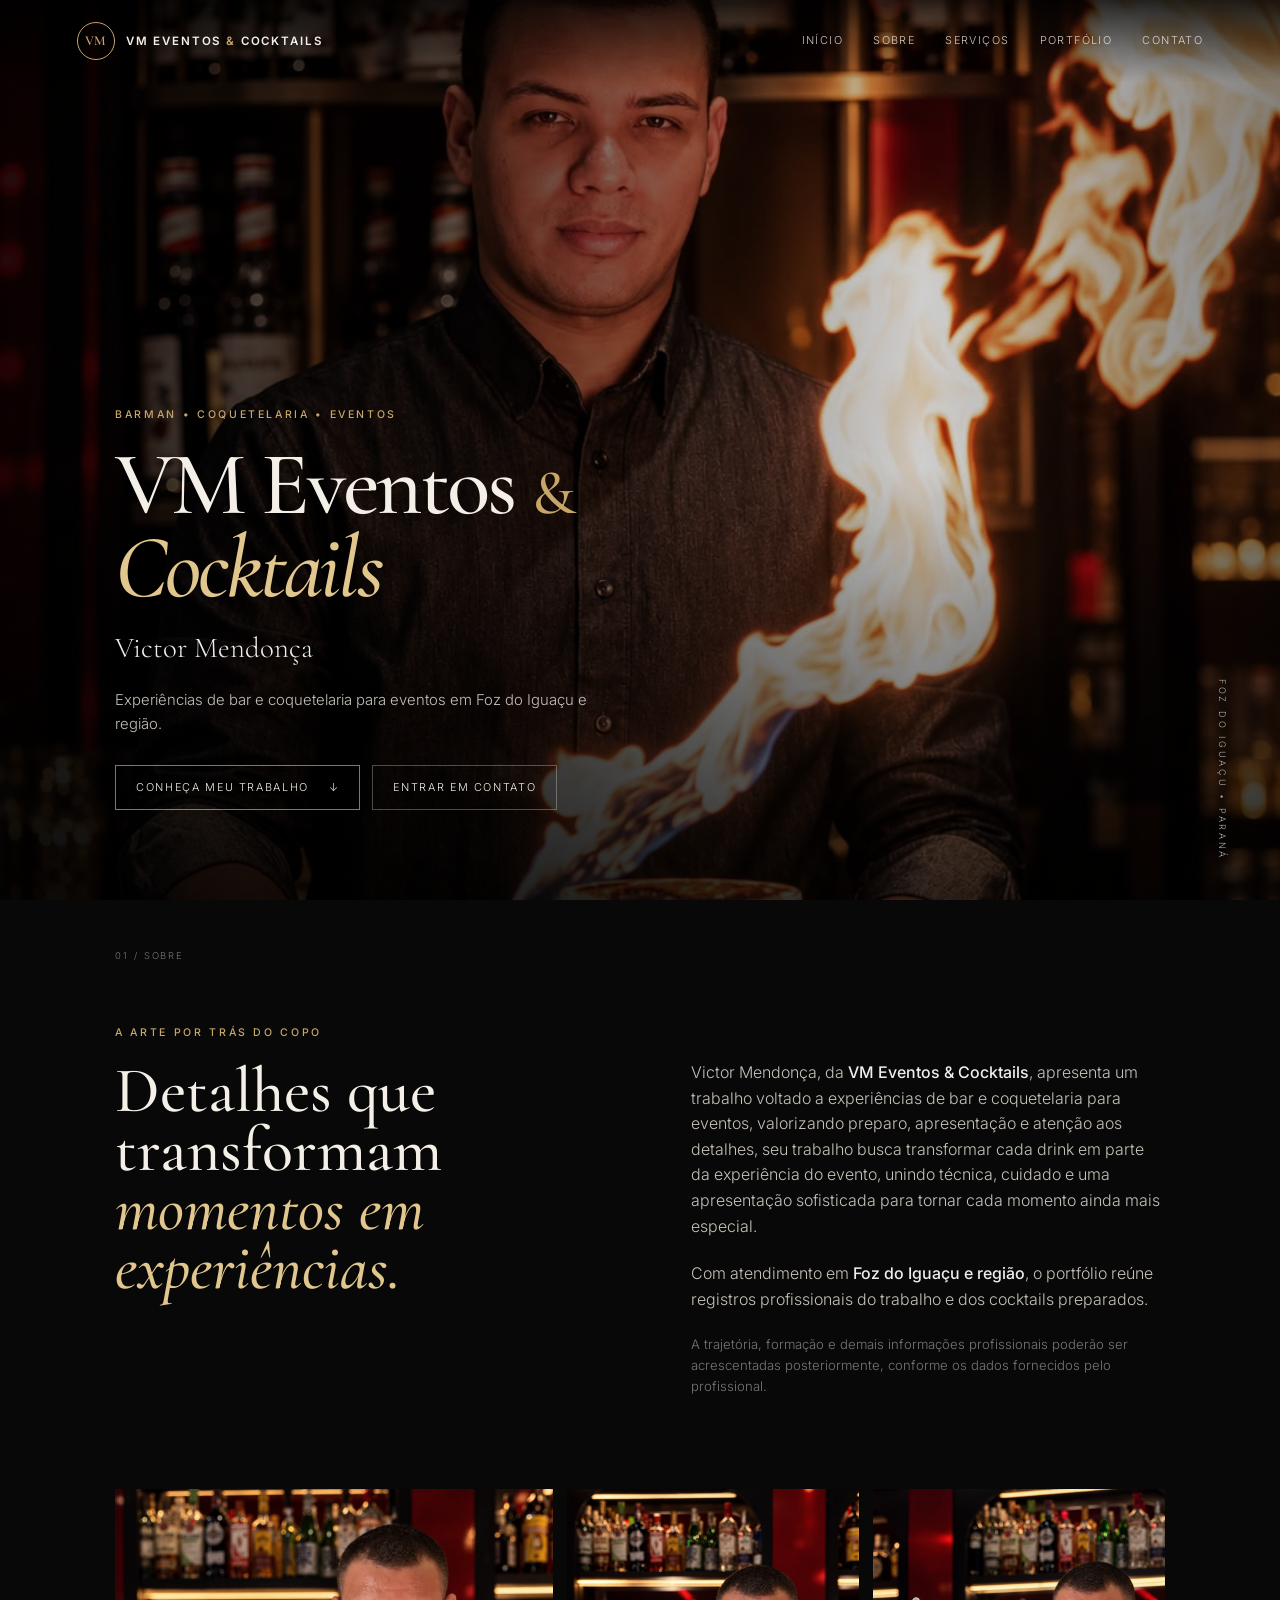
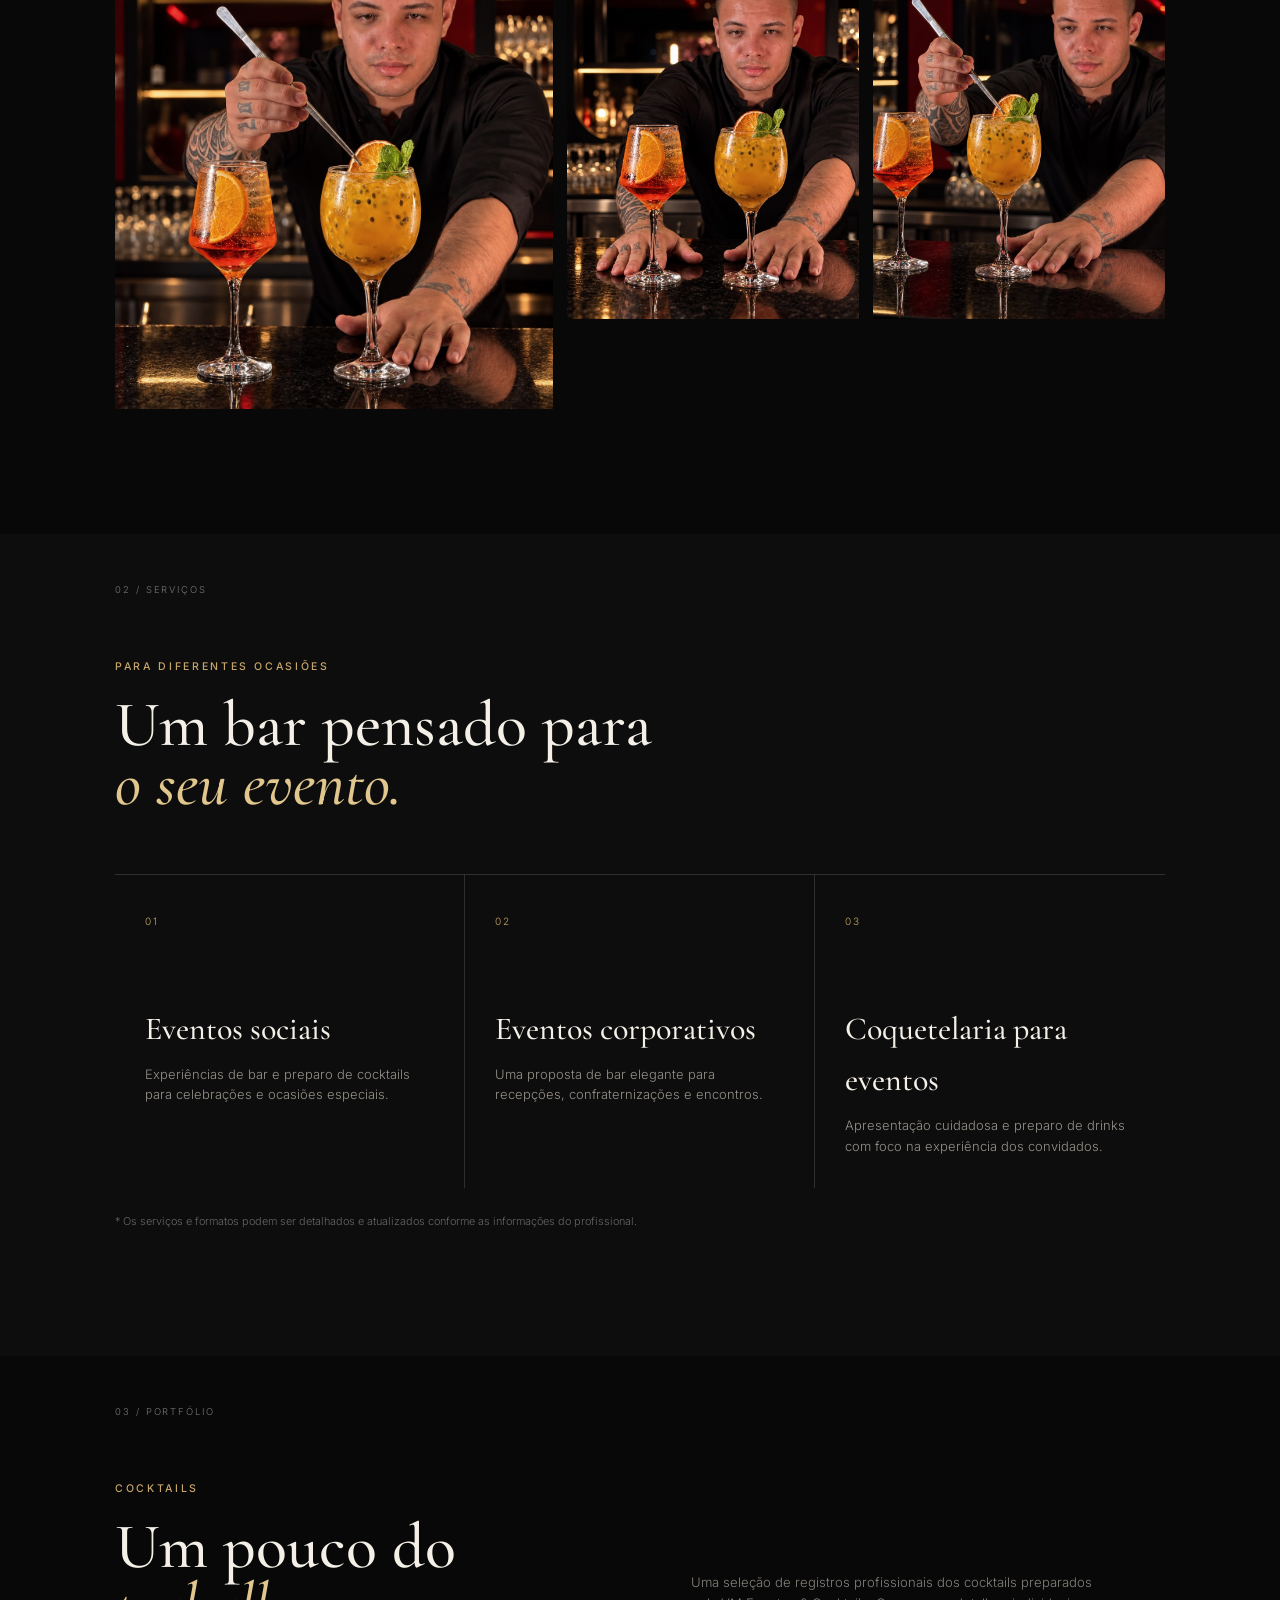
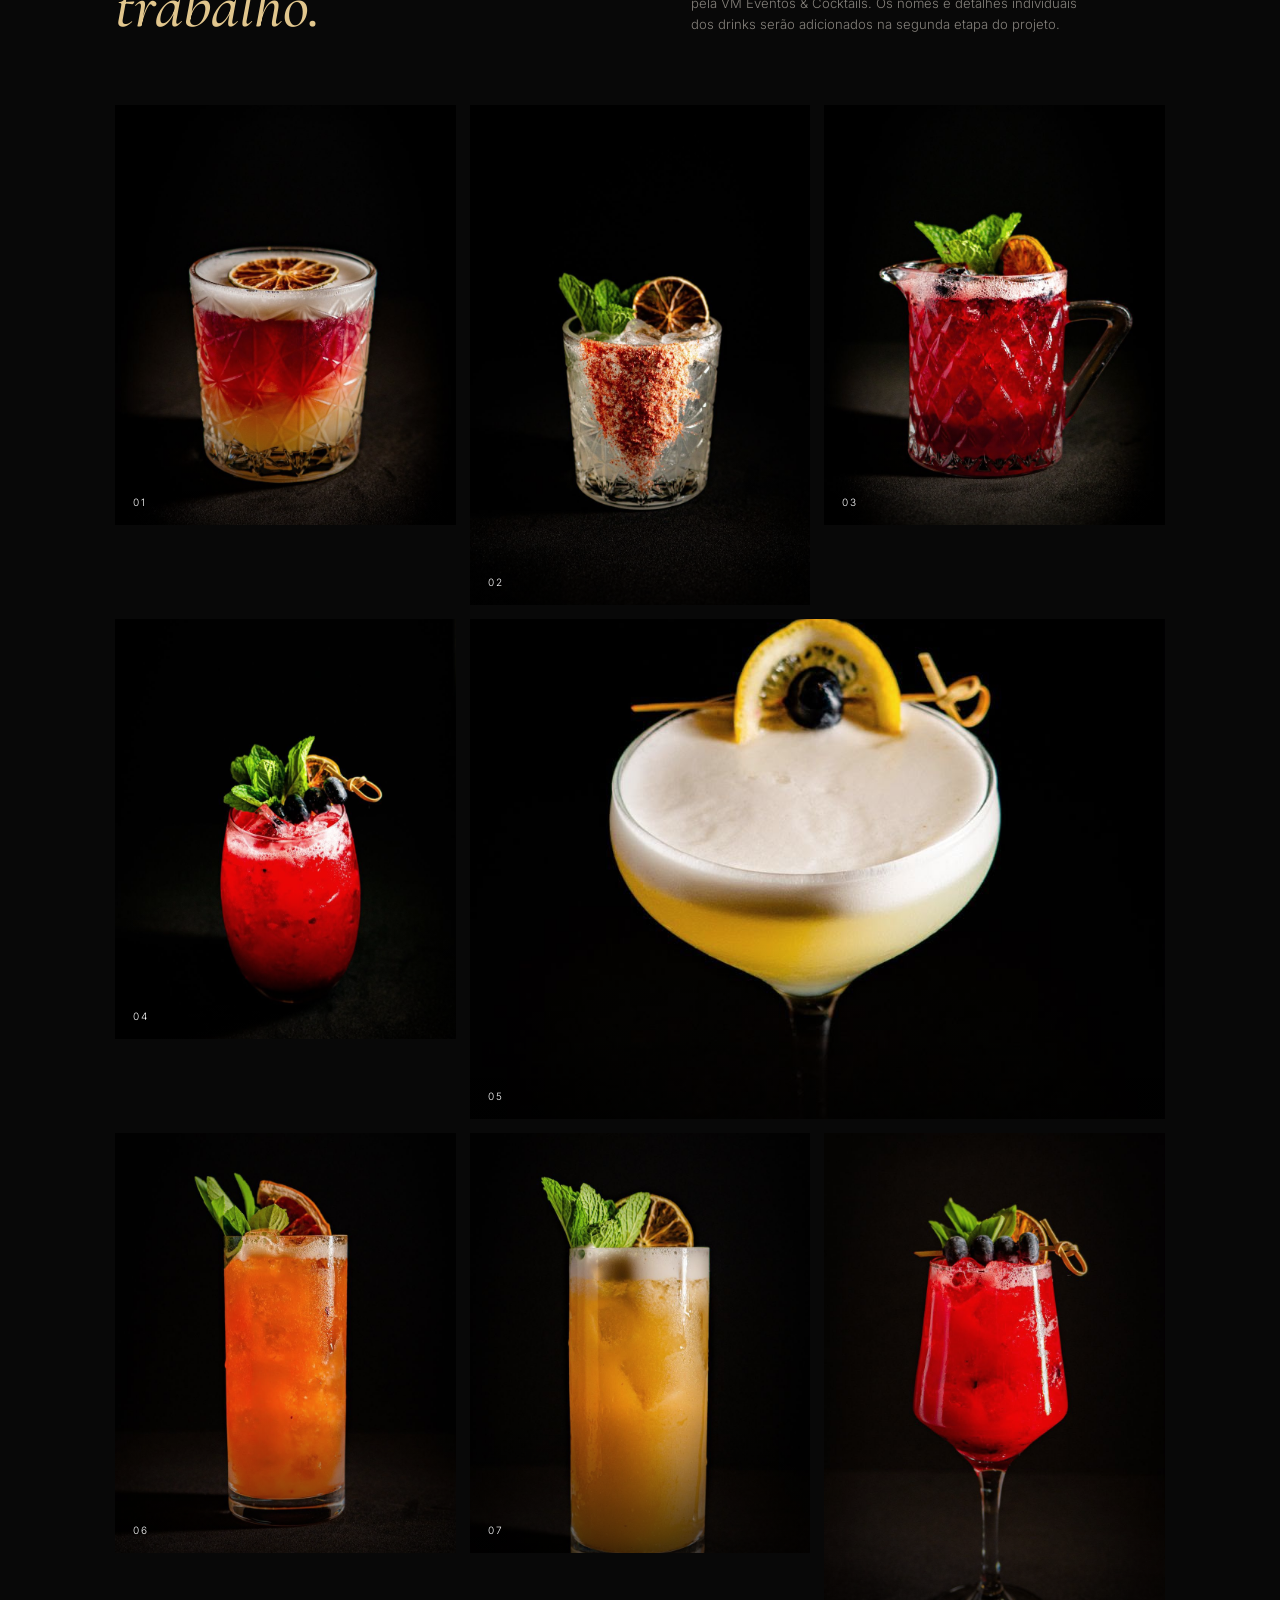
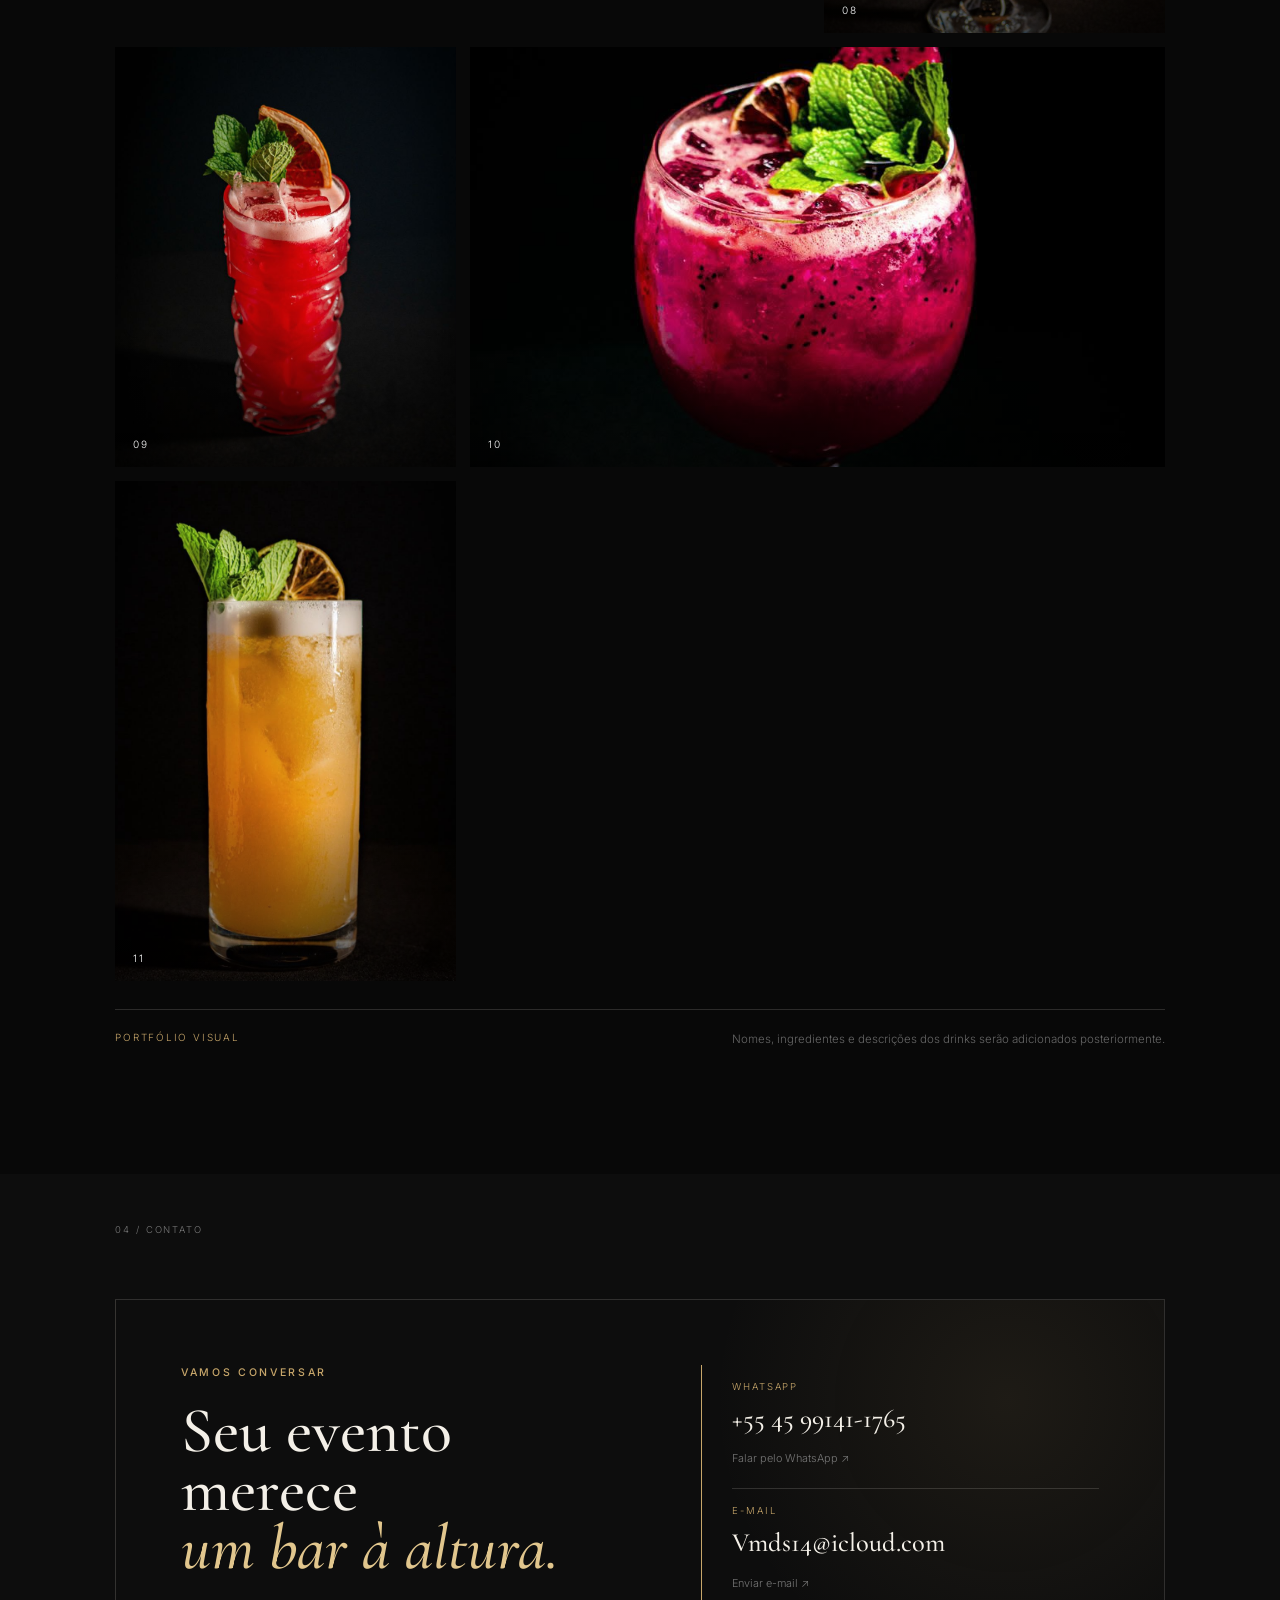
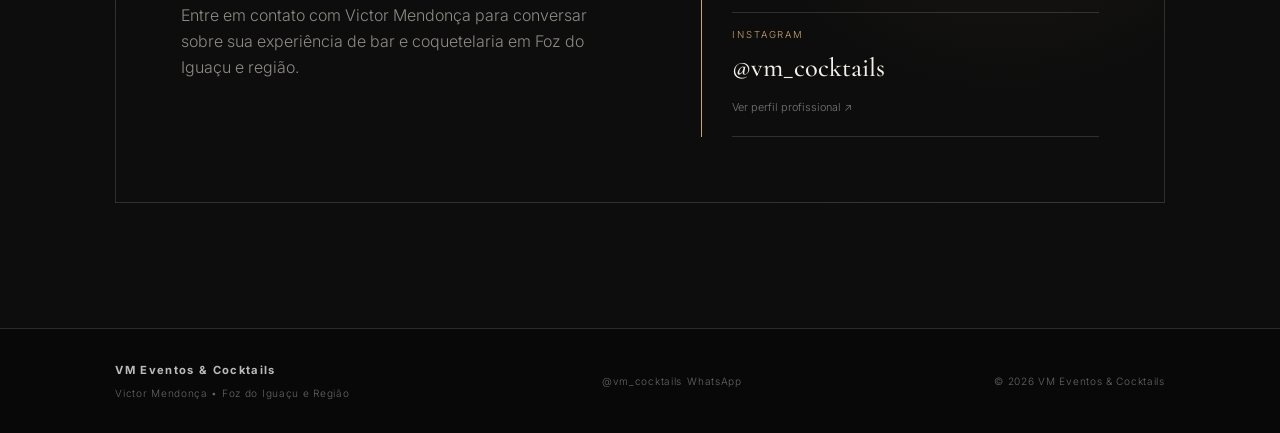
==== index.html @ 1534183e "Organizando arquivos soltos na raiz real" ====
<!DOCTYPE html>
<html lang="pt-BR">
<head>
  <meta charset="UTF-8">
  <meta name="viewport" content="width=device-width, initial-scale=1.0">
  <meta name="description" content="VM Eventos & Cocktails — portfólio profissional de Victor Mendonça, com experiências de bar e coquetelaria para eventos em Foz do Iguaçu e região.">
  <meta name="robots" content="index, follow">
  <meta name="author" content="Victor Mendonça — VM Eventos & Cocktails">
  <meta property="og:title" content="VM Eventos & Cocktails | Victor Mendonça">
  <meta property="og:description" content="Experiências de bar e coquetelaria para eventos em Foz do Iguaçu e região.">
  <meta property="og:type" content="website">
  <meta property="og:image" content="img/perfil/victor-principal.jpeg">
  <title>VM Eventos & Cocktails | Victor Mendonça | Foz do Iguaçu</title>
  <link rel="preconnect" href="https://fonts.googleapis.com">
  <link rel="preconnect" href="https://fonts.gstatic.com" crossorigin>
  <link href="https://fonts.googleapis.com/css2?family=Cormorant+Garamond:wght@500;600;700&family=Inter:wght@300;400;500;600&display=swap" rel="stylesheet">
  <link rel="stylesheet" href="css/style.css">
</head>
<body>
  <header class="header" id="inicio">
    <a class="brand" href="#inicio" aria-label="VM Eventos & Cocktails — início">
      <span class="brand-mark">VM</span>
      <span>VM EVENTOS <span class="brand-dot">&</span> COCKTAILS</span>
    </a>

    <button class="menu-toggle" type="button" aria-label="Abrir menu" aria-expanded="false" aria-controls="site-nav">
      <span></span><span></span><span></span>
    </button>

    <nav class="nav" id="site-nav" aria-label="Navegação principal">
      <a href="#inicio">Início</a>
      <a href="#sobre">Sobre</a>
      <a href="#servicos">Serviços</a>
      <a href="#portfolio">Portfólio</a>
      <a href="#contato">Contato</a>
    </nav>
  </header>

  <main>
    <section class="hero" aria-labelledby="hero-title">
      <img class="hero-photo" src="img/perfil/victor-principal.jpeg" alt="Victor Mendonça, profissional de bar da VM Eventos & Cocktails">
      <div class="hero-overlay"></div>
      <div class="hero-content">
        <p class="eyebrow">BARMAN • COQUETELARIA • EVENTOS</p>
        <h1 id="hero-title">VM Eventos <span>&</span><br><em>Cocktails</em></h1>
        <p class="hero-subtitle">Victor Mendonça</p>
        <p class="hero-text">Experiências de bar e coquetelaria para eventos em Foz do Iguaçu e região.</p>
        <div class="hero-actions">
          <a class="btn" href="#portfolio">Conheça meu trabalho <span>↓</span></a>
          <a class="btn btn-ghost" href="#contato">Entrar em contato</a>
        </div>
      </div>
      <div class="hero-note">FOZ DO IGUAÇU • PARANÁ</div>
    </section>

    <section class="section about" id="sobre">
      <div class="section-label">01 / SOBRE</div>
      <div class="about-grid">
        <div>
          <p class="eyebrow">A ARTE POR TRÁS DO COPO</p>
          <h2>Detalhes que transformam<br><em>momentos em experiências.</em></h2>
        </div>
        <div class="about-copy">
          <p>
            Victor Mendonça, da <strong>VM Eventos & Cocktails</strong>, apresenta
            um trabalho voltado a experiências de bar e coquetelaria para eventos,
            valorizando preparo, apresentação e atenção aos detalhes, 
            seu trabalho busca transformar cada drink em parte da experiência do evento,
            unindo técnica, cuidado e uma apresentação sofisticada para tornar cada momento 
            ainda mais especial.
          </p>
          <p>
            Com atendimento em <strong>Foz do Iguaçu e região</strong>, o portfólio
            reúne registros profissionais do trabalho e dos cocktails preparados.
          </p>
          <p class="muted">
            A trajetória, formação e demais informações profissionais poderão ser
            acrescentadas posteriormente, conforme os dados fornecidos pelo profissional.
          </p>
        </div>
      </div>

      <div class="work-gallery" aria-label="Victor Mendonça trabalhando no bar">
        <figure class="work-card work-large">
          <img src="img/trabalho/victor-trabalhando-01.jpeg" alt="Victor Mendonça preparando um cocktail atrás do bar" loading="lazy">
        </figure>
        <figure class="work-card">
          <img src="img/trabalho/victor-trabalhando-02.jpeg" alt="Victor Mendonça trabalhando no preparo de drinks" loading="lazy">
        </figure>
        <figure class="work-card">
          <img src="img/trabalho/victor-trabalhando-03.jpeg" alt="Victor Mendonça finalizando um cocktail profissional" loading="lazy">
        </figure>
      </div>
    </section>

    <section class="section services" id="servicos">
      <div class="section-label">02 / SERVIÇOS</div>
      <div class="section-heading">
        <p class="eyebrow">PARA DIFERENTES OCASIÕES</p>
        <h2>Um bar pensado para<br><em>o seu evento.</em></h2>
      </div>
      <div class="service-grid">
        <article class="service-card">
          <span>01</span>
          <h3>Eventos sociais</h3>
          <p>Experiências de bar e preparo de cocktails para celebrações e ocasiões especiais.</p>
        </article>
        <article class="service-card">
          <span>02</span>
          <h3>Eventos corporativos</h3>
          <p>Uma proposta de bar elegante para recepções, confraternizações e encontros.</p>
        </article>
        <article class="service-card">
          <span>03</span>
          <h3>Coquetelaria para eventos</h3>
          <p>Apresentação cuidadosa e preparo de drinks com foco na experiência dos convidados.</p>
        </article>
      </div>
      <p class="section-disclaimer">* Os serviços e formatos podem ser detalhados e atualizados conforme as informações do profissional.</p>
    </section>

    <section class="section portfolio" id="portfolio">
      <div class="section-label">03 / PORTFÓLIO</div>
      <div class="portfolio-heading">
        <div>
          <p class="eyebrow">COCKTAILS</p>
          <h2>Um pouco do<br><em>trabalho.</em></h2>
        </div>
        <p>
          Uma seleção de registros profissionais dos cocktails preparados pela
          VM Eventos & Cocktails. Os nomes e detalhes individuais dos drinks
          serão adicionados na segunda etapa do projeto.
        </p>
      </div>

      <div class="gallery" id="gallery">
        <button class="gallery-item" data-index="0" type="button"><img src="img/drinks/drink-01.jpeg" alt="Cocktail profissional — portfólio VM Eventos & Cocktails" loading="lazy"><span>01</span></button>
        <button class="gallery-item" data-index="1" type="button"><img src="img/drinks/drink-02.jpeg" alt="Cocktail profissional — portfólio VM Eventos & Cocktails" loading="lazy"><span>02</span></button>
        <button class="gallery-item" data-index="2" type="button"><img src="img/drinks/drink-03.jpeg" alt="Cocktail profissional — portfólio VM Eventos & Cocktails" loading="lazy"><span>03</span></button>
        <button class="gallery-item" data-index="3" type="button"><img src="img/drinks/drink-04.jpeg" alt="Cocktail profissional — portfólio VM Eventos & Cocktails" loading="lazy"><span>04</span></button>
        <button class="gallery-item" data-index="4" type="button"><img src="img/drinks/drink-05.jpeg" alt="Cocktail profissional — portfólio VM Eventos & Cocktails" loading="lazy"><span>05</span></button>
        <button class="gallery-item" data-index="5" type="button"><img src="img/drinks/drink-06.jpeg" alt="Cocktail profissional — portfólio VM Eventos & Cocktails" loading="lazy"><span>06</span></button>
        <button class="gallery-item" data-index="6" type="button"><img src="img/drinks/drink-07.jpeg" alt="Cocktail profissional — portfólio VM Eventos & Cocktails" loading="lazy"><span>07</span></button>
        <button class="gallery-item" data-index="7" type="button"><img src="img/drinks/drink-08.jpeg" alt="Cocktail profissional — portfólio VM Eventos & Cocktails" loading="lazy"><span>08</span></button>
        <button class="gallery-item" data-index="8" type="button"><img src="img/drinks/drink-09.jpeg" alt="Cocktail profissional — portfólio VM Eventos & Cocktails" loading="lazy"><span>09</span></button>
        <button class="gallery-item" data-index="9" type="button"><img src="img/drinks/drink-10.jpeg" alt="Cocktail profissional — portfólio VM Eventos & Cocktails" loading="lazy"><span>10</span></button>
        <button class="gallery-item" data-index="10" type="button"><img src="img/drinks/drink-11.jpeg" alt="Cocktail profissional — portfólio VM Eventos & Cocktails" loading="lazy"><span>11</span></button>
      </div>

      <div class="portfolio-note">
        <span>PORTFÓLIO VISUAL</span>
        <p>Nomes, ingredientes e descrições dos drinks serão adicionados posteriormente.</p>
      </div>
    </section>

    <section class="section contact" id="contato">
      <div class="section-label">04 / CONTATO</div>
      <div class="contact-card">
        <div>
          <p class="eyebrow">VAMOS CONVERSAR</p>
          <h2>Seu evento merece<br><em>um bar à altura.</em></h2>
          <p class="contact-text">
            Entre em contato com Victor Mendonça para conversar sobre sua
            experiência de bar e coquetelaria em Foz do Iguaçu e região.
          </p>
        </div>
        <div class="contact-links">
          <a class="contact-link" href="https://wa.me/5545991411765" target="_blank" rel="noopener noreferrer">
            <span>WHATSAPP</span>
            <strong>+55 45 99141-1765</strong>
            <small>Falar pelo WhatsApp ↗</small>
          </a>
          <a class="contact-link" href="mailto:Vmds14@icloud.com">
            <span>E-MAIL</span>
            <strong>Vmds14@icloud.com</strong>
            <small>Enviar e-mail ↗</small>
          </a>
          <a class="contact-link" href="https://www.instagram.com/vm_cocktails?stkn=NHAxOTZkYXF1MThz" target="_blank" rel="noopener noreferrer">
            <span>INSTAGRAM</span>
            <strong>@vm_cocktails</strong>
            <small>Ver perfil profissional ↗</small>
          </a>
        </div>
      </div>
    </section>
  </main>

  <footer class="footer">
    <div>
      <strong>VM Eventos & Cocktails</strong>
      <span>Victor Mendonça • Foz do Iguaçu e Região</span>
    </div>
    <div class="footer-social">
      <a href="https://www.instagram.com/vm_cocktails?stkn=NHAxOTZkYXF1MThz" target="_blank" rel="noopener noreferrer">@vm_cocktails</a>
      <a href="https://wa.me/5545991411765" target="_blank" rel="noopener noreferrer">WhatsApp</a>
    </div>
    <span>© <span id="year"></span> VM Eventos & Cocktails</span>
  </footer>

  <div class="lightbox" id="lightbox" aria-hidden="true">
    <button class="lightbox-close" type="button" aria-label="Fechar">×</button>
    <button class="lightbox-prev" type="button" aria-label="Imagem anterior">‹</button>
    <img id="lightbox-image" src="" alt="">
    <button class="lightbox-next" type="button" aria-label="Próxima imagem">›</button>
    <div class="lightbox-counter" id="lightbox-counter"></div>
  </div>

  <script src="js/script.js"></script>
</body>
</html>
---- css/style.css ----
*{margin:0;padding:0;box-sizing:border-box}
:root{--bg:#080808;--surface:#111;--text:#f4f0e8;--muted:#aaa49a;--line:rgba(244,240,232,.15);--gold:#c7a66a;--gold-light:#e1c68d}
html{scroll-behavior:smooth}
body{background:var(--bg);color:var(--text);font-family:"Inter",sans-serif;font-weight:300;line-height:1.6}
body.menu-open{overflow:hidden}
a{color:inherit;text-decoration:none}
button{font:inherit}
.header{position:fixed;inset:0 0 auto 0;height:82px;display:flex;align-items:center;justify-content:space-between;padding:0 6vw;z-index:20;background:linear-gradient(to bottom,rgba(0,0,0,.78),transparent)}
.brand{display:flex;align-items:center;gap:11px;font-size:.72rem;letter-spacing:.16em;font-weight:600}
.brand-mark{width:38px;height:38px;border:1px solid var(--gold);color:var(--gold);display:grid;place-items:center;border-radius:50%;font-family:"Cormorant Garamond",serif;font-size:.85rem;letter-spacing:0}
.brand-dot{color:var(--gold)}
.nav{display:flex;gap:30px}
.nav a{font-size:.68rem;letter-spacing:.13em;text-transform:uppercase;opacity:.82;transition:.25s}
.nav a:hover,.nav a:focus{color:var(--gold-light);opacity:1}
.menu-toggle{display:none;background:none;border:0;cursor:pointer}
.menu-toggle span{display:block;width:27px;height:1px;background:var(--text);margin:6px}
.hero{min-height:100vh;position:relative;display:flex;align-items:flex-end;overflow:hidden;background:#050505}
.hero-photo{position:absolute;inset:0;width:100%;height:100%;object-fit:cover;object-position:center 28%;filter:saturate(.85)}
.hero-overlay{position:absolute;inset:0;background:linear-gradient(90deg,rgba(0,0,0,.84) 0%,rgba(0,0,0,.57) 40%,rgba(0,0,0,.18) 72%,rgba(0,0,0,.48) 100%),linear-gradient(0deg,rgba(0,0,0,.72),transparent 48%)}
.hero-content{position:relative;z-index:2;width:min(800px,90%);margin:0 0 10vh 9vw}
.eyebrow{color:var(--gold);font-size:.66rem;letter-spacing:.25em;font-weight:500;margin-bottom:20px}
.hero h1,h2{font-family:"Cormorant Garamond",serif;font-weight:500;line-height:.92}
.hero h1{font-size:clamp(3.4rem,7vw,7.1rem);letter-spacing:-.035em}
.hero h1>span{color:var(--gold);font-size:.7em}
em{color:var(--gold-light);font-style:italic}
.hero-subtitle{font-family:"Cormorant Garamond",serif;font-size:1.8rem;color:#eee;margin-top:16px}
.hero-text{max-width:520px;margin:18px 0 28px;color:#c5c0b8;font-size:.93rem}
.hero-actions{display:flex;gap:12px;flex-wrap:wrap}
.btn{display:inline-flex;gap:20px;align-items:center;border:1px solid rgba(225,198,141,.6);padding:13px 20px;font-size:.68rem;letter-spacing:.15em;text-transform:uppercase;transition:.3s}
.btn:hover,.btn:focus{background:var(--gold);color:#111}
.btn-ghost{border-color:rgba(244,240,232,.3)}
.hero-note{position:absolute;right:4vw;bottom:40px;z-index:2;writing-mode:vertical-rl;font-size:.57rem;letter-spacing:.3em;color:#aaa}
.section{padding:125px 9vw;position:relative}
.section-label{position:absolute;top:48px;left:9vw;font-size:.59rem;color:#777;letter-spacing:.2em}
.about-grid,.portfolio-heading{display:grid;grid-template-columns:1fr 1fr;gap:8vw}
.section h2{font-size:clamp(3rem,5vw,5.6rem)}
.about-copy{padding-top:35px;max-width:560px;color:#c7c2b9}
.about-copy p{margin-bottom:22px}
.about-copy strong{color:#eee;font-weight:500}
.muted{color:#777;font-size:.82rem}
.work-gallery{display:grid;grid-template-columns:1.5fr 1fr 1fr;gap:14px;margin-top:70px}
.work-card{height:430px;overflow:hidden;background:#111}
.work-card.work-large{height:520px}
.work-card img{width:100%;height:100%;object-fit:cover;display:block;transition:transform .7s ease;filter:saturate(.88)}
.work-card:hover img{transform:scale(1.035);filter:saturate(1)}
.services{background:#0d0d0d}
.section-heading{margin-bottom:60px}
.service-grid{display:grid;grid-template-columns:repeat(3,1fr);border-top:1px solid var(--line)}
.service-card{min-height:280px;padding:32px 30px;border-right:1px solid var(--line)}
.service-card:last-child{border-right:0}
.service-card span{color:var(--gold);font-size:.63rem;letter-spacing:.2em}
.service-card h3{font-family:"Cormorant Garamond",serif;font-size:2rem;font-weight:500;margin:70px 0 10px}
.service-card p{color:#96918a;font-size:.81rem;max-width:330px}
.section-disclaimer{color:#666;font-size:.68rem;margin-top:25px}
.portfolio-heading{align-items:end;margin-bottom:70px}
.portfolio-heading>p{color:#85817b;max-width:410px;font-size:.82rem}
.gallery{display:grid;grid-template-columns:repeat(12,1fr);gap:14px}
.gallery-item{position:relative;height:420px;overflow:hidden;border:0;padding:0;background:#151515;cursor:pointer;grid-column:span 4}
.gallery-item:nth-child(3n+2){height:500px}
.gallery-item:nth-child(5n){grid-column:span 8}
.gallery-item img{width:100%;height:100%;display:block;object-fit:cover;transition:transform .6s ease,filter .6s ease;filter:saturate(.9)}
.gallery-item:hover img{transform:scale(1.045);filter:saturate(1.08)}
.gallery-item:focus-visible{outline:2px solid var(--gold);outline-offset:3px}
.gallery-item:after{content:"";position:absolute;inset:0;background:linear-gradient(to top,rgba(0,0,0,.65),transparent 35%);pointer-events:none}
.gallery-item span{position:absolute;z-index:2;left:18px;bottom:15px;color:#fff;font-size:.63rem;letter-spacing:.2em}
.portfolio-note{margin-top:28px;display:flex;justify-content:space-between;gap:25px;border-top:1px solid var(--line);padding-top:20px}
.portfolio-note span{color:var(--gold);font-size:.62rem;letter-spacing:.18em}
.portfolio-note p{color:#666;font-size:.72rem;text-align:right}
.contact{background:#0d0d0d}
.contact-card{border:1px solid var(--line);padding:65px;display:grid;grid-template-columns:1.05fr .95fr;gap:80px;background:radial-gradient(circle at 85% 20%,rgba(199,166,106,.09),transparent 30%)}
.contact-text{color:#8e8a84;max-width:520px;margin-top:25px}
.contact-links{border-left:1px solid var(--gold);padding-left:30px}
.contact-link{display:block;padding:14px 0 18px;border-bottom:1px solid var(--line);transition:.25s}
.contact-link:hover strong{color:var(--gold-light)}
.contact-link span{display:block;color:var(--gold);font-size:.6rem;letter-spacing:.2em}
.contact-link strong{display:block;font-family:"Cormorant Garamond",serif;font-size:1.65rem;font-weight:500;margin:4px 0}
.contact-link small{color:#777;font-size:.68rem}
.footer{min-height:105px;padding:32px 9vw;display:flex;justify-content:space-between;gap:22px;align-items:center;color:#666;font-size:.63rem;letter-spacing:.07em;border-top:1px solid var(--line)}
.footer>div{display:flex;flex-direction:column;gap:5px}
.footer strong{color:#bbb;font-size:.7rem;letter-spacing:.12em}
.footer-social{flex-direction:row!important;gap:18px}
.footer a:hover{color:var(--gold)}
.lightbox{position:fixed;inset:0;background:rgba(0,0,0,.97);z-index:50;display:none;align-items:center;justify-content:center;padding:50px}
.lightbox.active{display:flex}
.lightbox img{max-width:min(90vw,900px);max-height:88vh;object-fit:contain}
.lightbox button{position:absolute;border:0;background:transparent;color:#fff;cursor:pointer}
.lightbox-close{top:25px;right:35px;font-size:2.3rem}
.lightbox-prev,.lightbox-next{top:50%;transform:translateY(-50%);font-size:4rem;opacity:.75}
.lightbox-prev{left:25px}.lightbox-next{right:25px}
.lightbox-counter{position:absolute;bottom:22px;color:#888;font-size:.7rem;letter-spacing:.15em}
@media (max-width:900px){
  .nav{gap:18px}.brand{font-size:.62rem}
  .about-grid,.portfolio-heading{gap:45px}
  .work-gallery{grid-template-columns:1fr 1fr}.work-card.work-large{grid-column:span 2}
  .gallery-item,.gallery-item:nth-child(5n){grid-column:span 6;height:400px}.gallery-item:nth-child(3n+2){height:400px}
  .contact-card{gap:45px;padding:48px}
}
@media (max-width:700px){
  .header{height:70px;padding:0 6vw}
  .menu-toggle{display:block;z-index:22}
  .nav{position:fixed;inset:0;background:#080808;flex-direction:column;align-items:center;justify-content:center;gap:28px;transform:translateX(100%);transition:.3s}
  .nav.open{transform:translateX(0)}
  .nav a{font-size:.8rem}.brand{font-size:.55rem}.brand-mark{width:34px;height:34px}
  .hero-photo{object-position:58% 25%}.hero-content{margin:0 7vw 11vh}
  .hero h1{font-size:clamp(3rem,15vw,5.2rem)}.hero-note{display:none}
  .section{padding:100px 7vw}.section-label{left:7vw}
  .about-grid,.portfolio-heading,.contact-card{grid-template-columns:1fr;gap:35px}
  .about-copy{padding-top:0}.work-gallery{grid-template-columns:1fr}
  .work-card,.work-card.work-large{grid-column:auto;height:430px}
  .service-grid{grid-template-columns:1fr}.service-card{border-right:0;border-bottom:1px solid var(--line);min-height:auto;padding:30px 5px}
  .service-card h3{margin-top:35px}.gallery{grid-template-columns:1fr 1fr;gap:10px}
  .gallery-item,.gallery-item:nth-child(5n),.gallery-item:nth-child(3n+2){grid-column:span 1;height:330px}
  .portfolio-note{flex-direction:column}.portfolio-note p{text-align:left}
  .contact-card{padding:38px 28px}.contact-links{border-left:0;border-top:1px solid var(--gold);padding:20px 0 0}
  .footer{flex-direction:column;align-items:flex-start}.footer-social{flex-wrap:wrap}
}
@media (max-width:480px){
  .gallery{grid-template-columns:1fr}.gallery-item,.gallery-item:nth-child(5n),.gallery-item:nth-child(3n+2){height:430px}
  .hero-actions{flex-direction:column;align-items:flex-start}
}
@media (prefers-reduced-motion:reduce){
  html{scroll-behavior:auto}.gallery-item img,.work-card img{transition:none}.nav{transition:none}
}
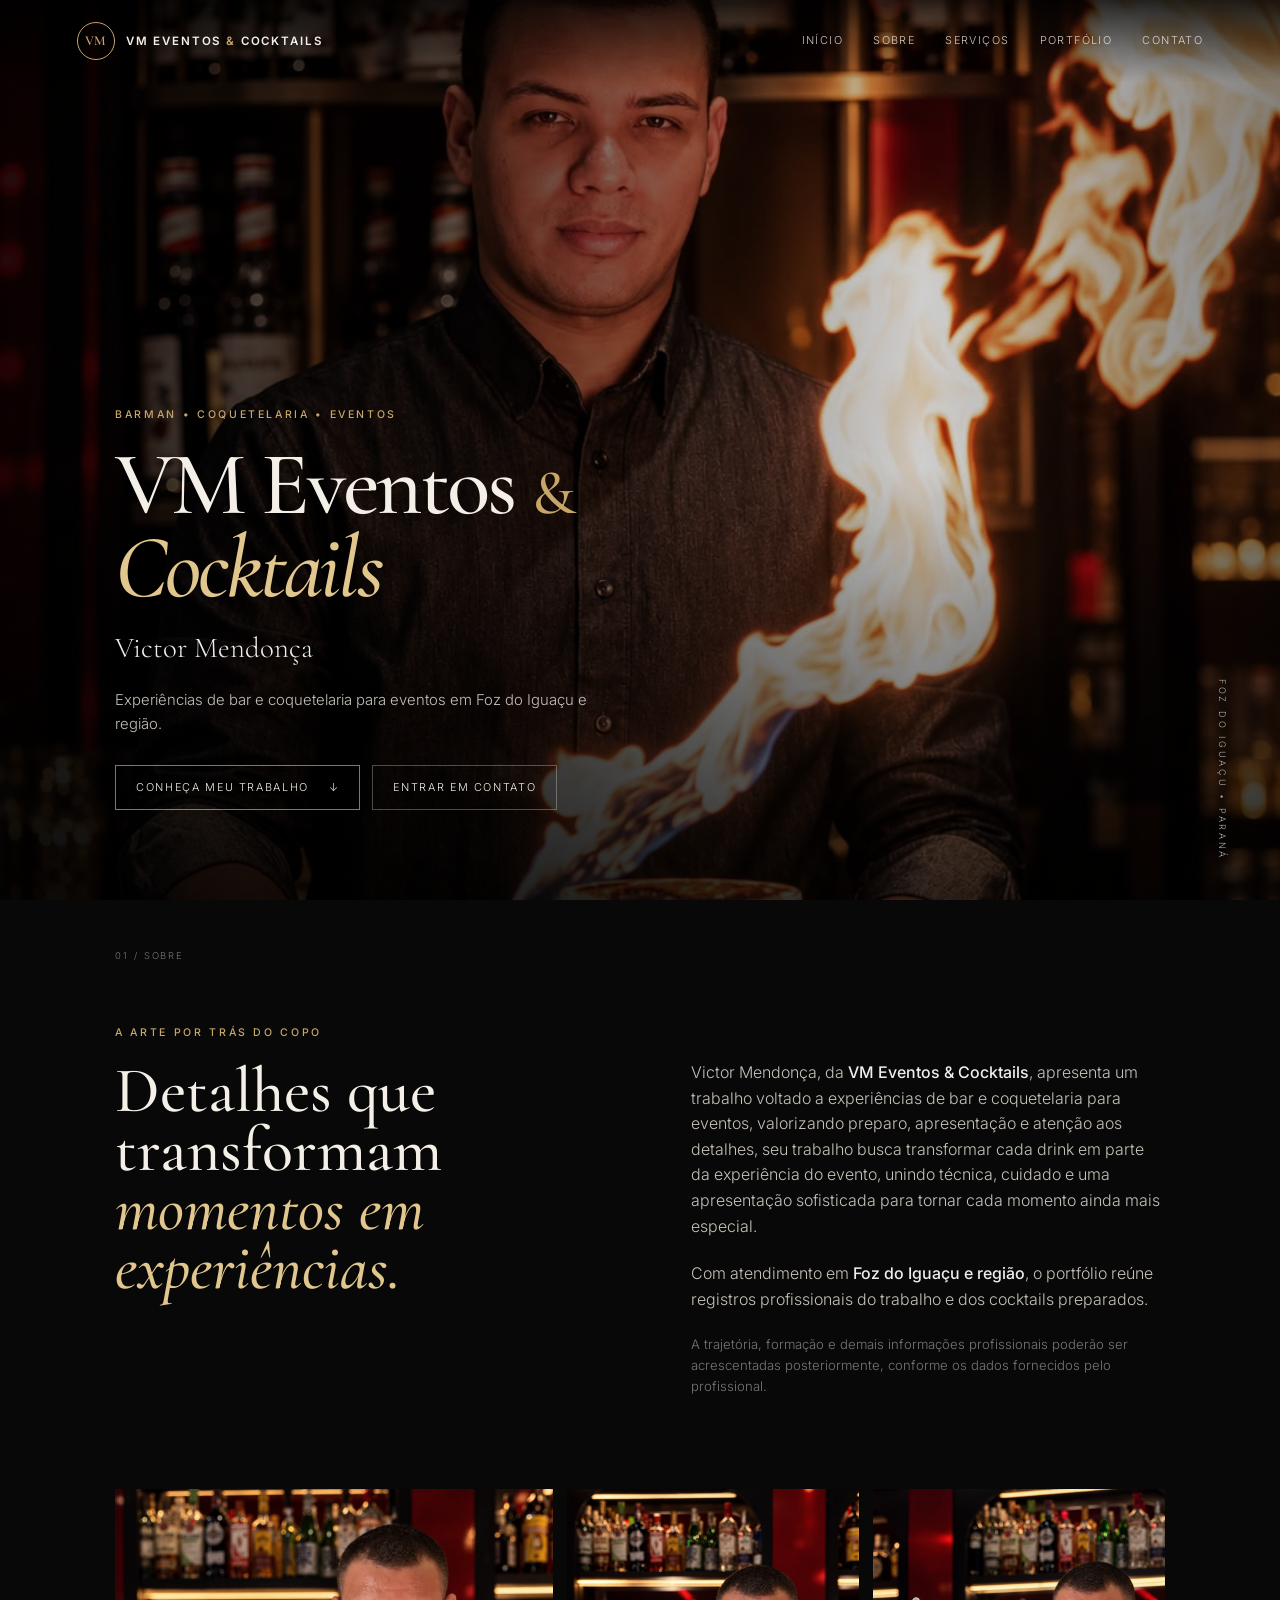
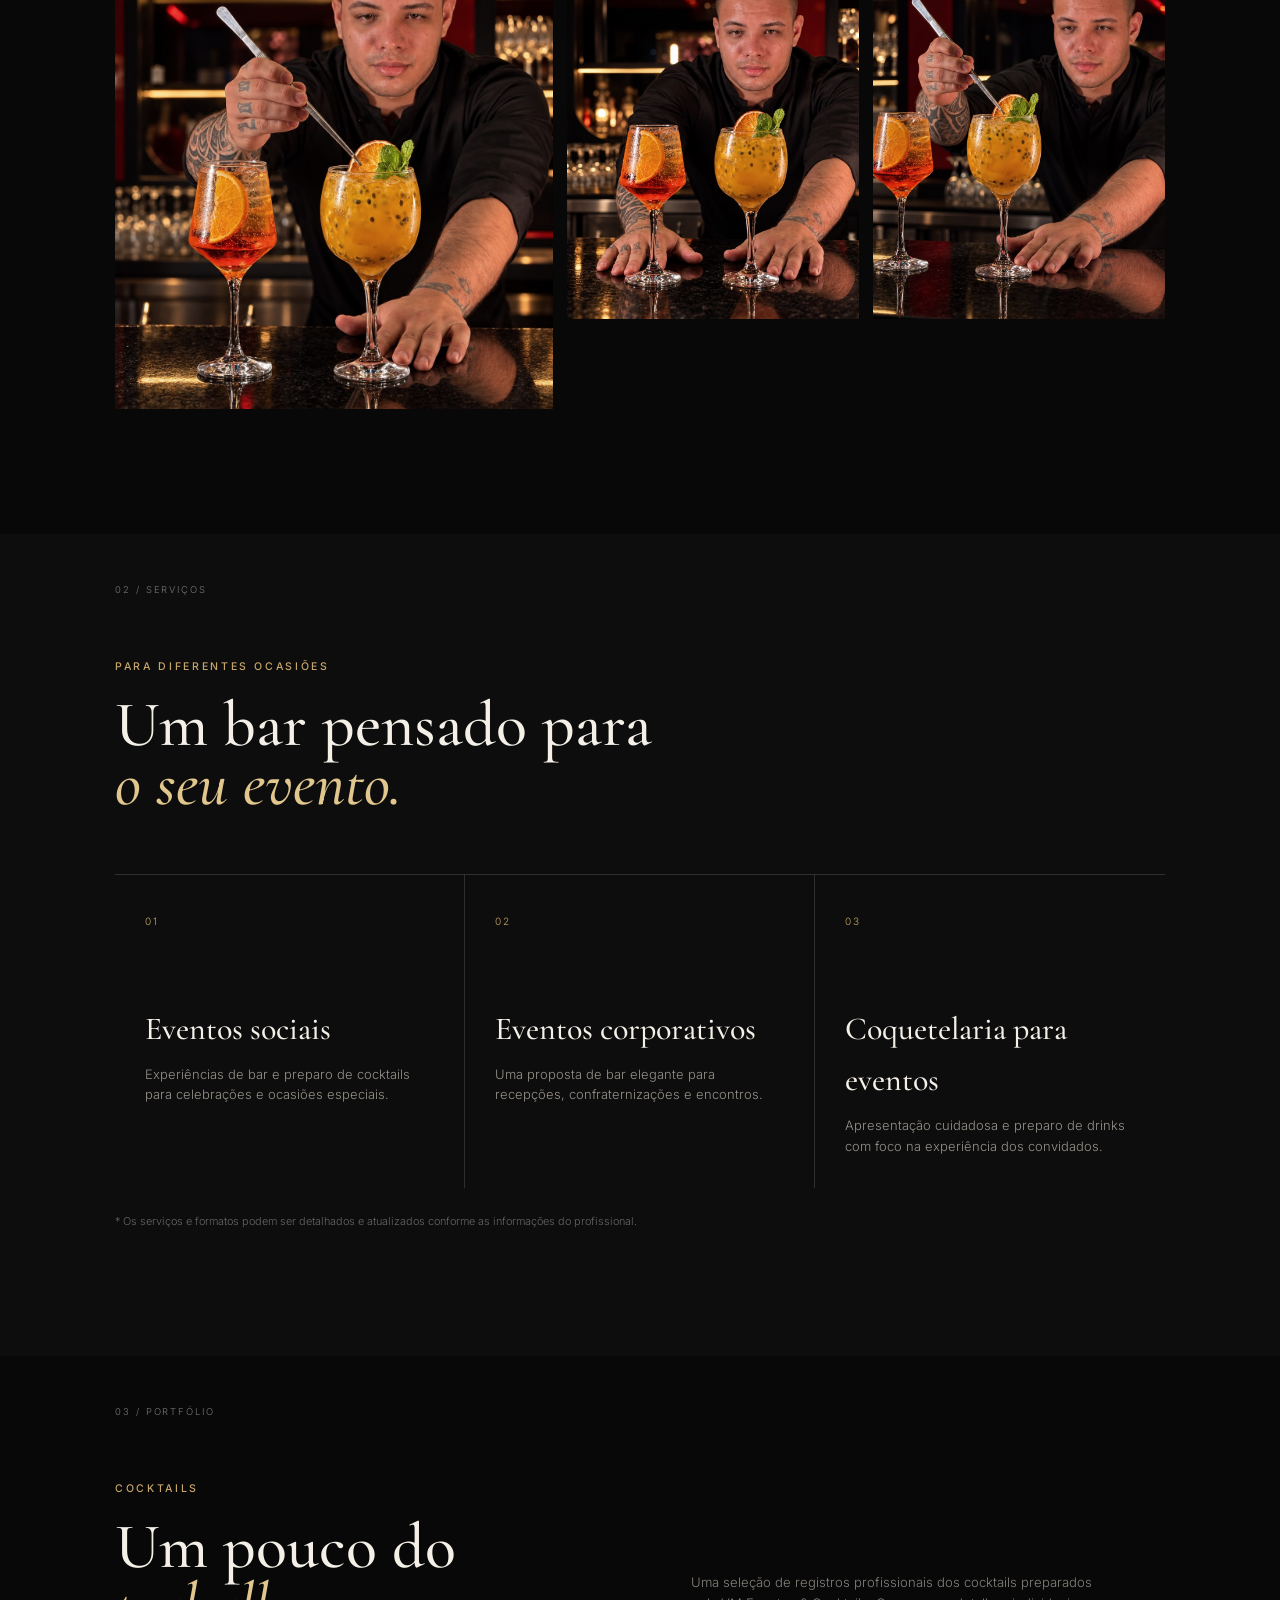
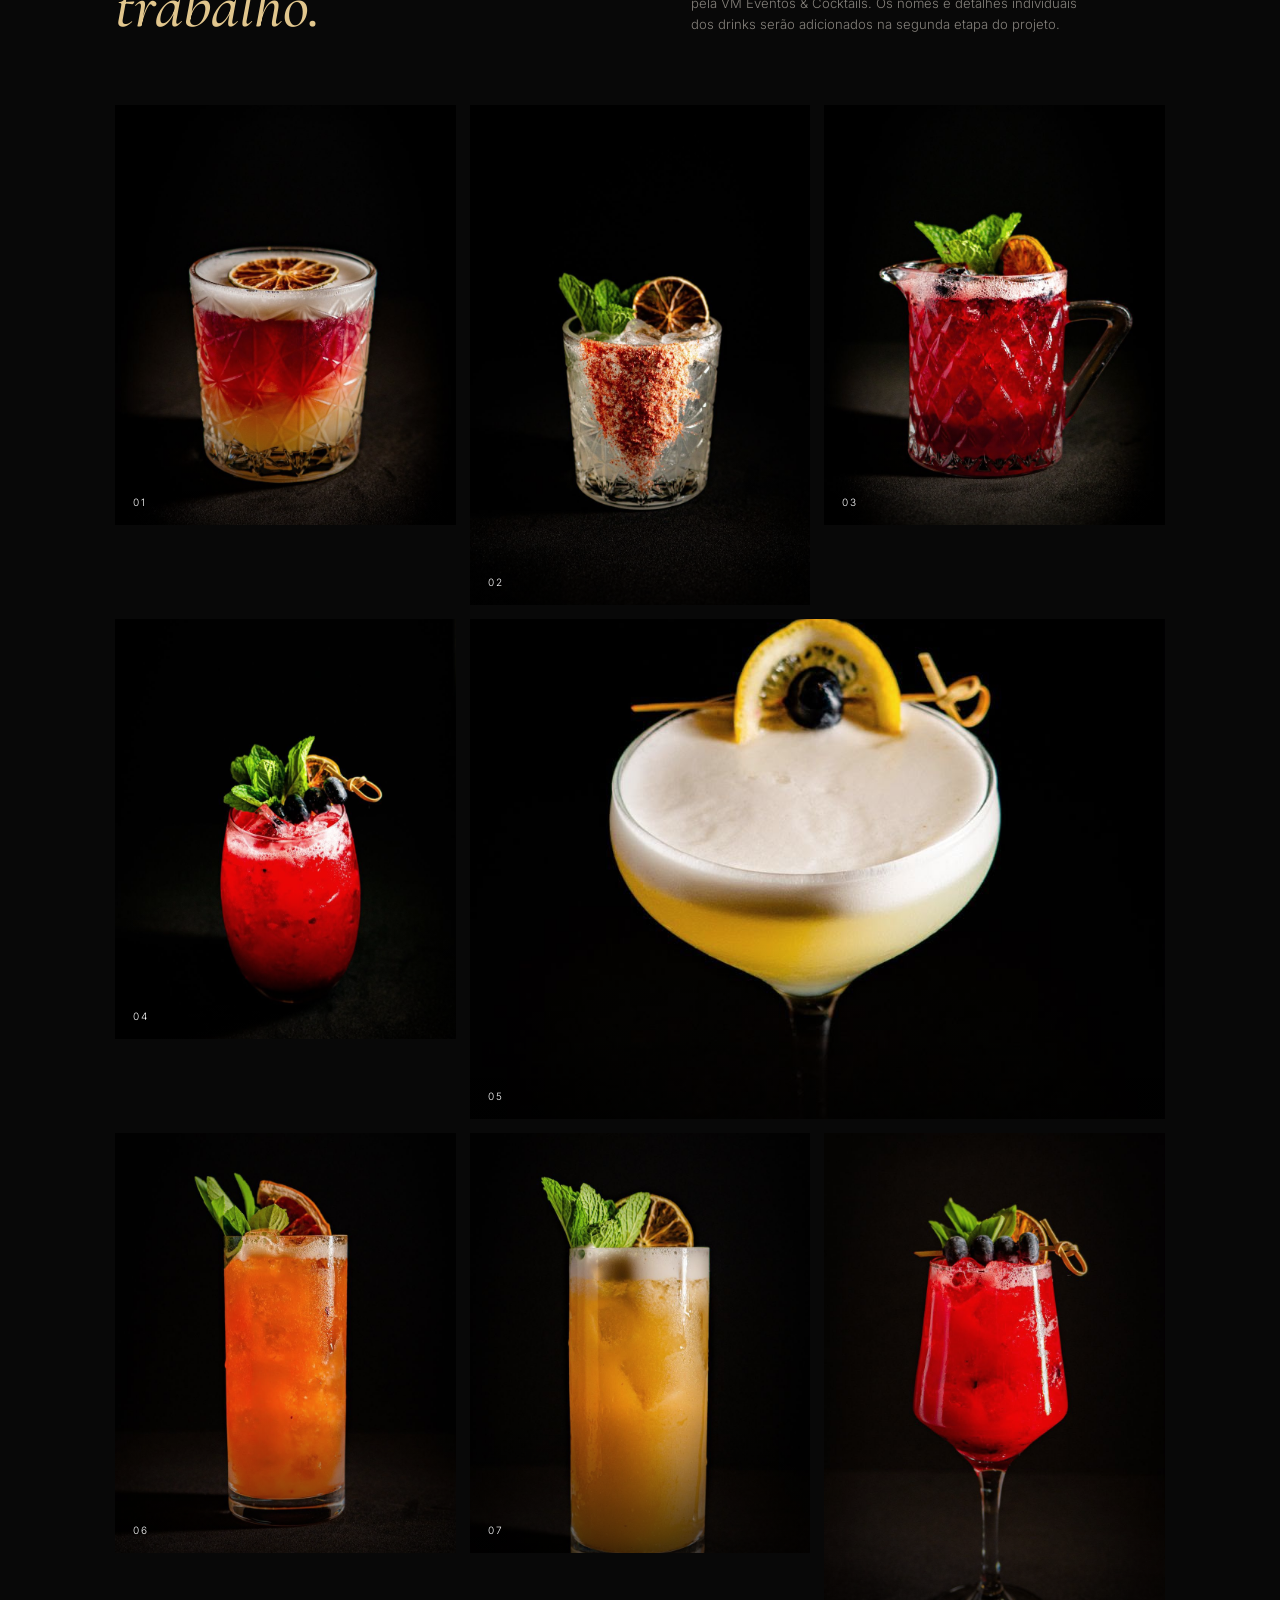
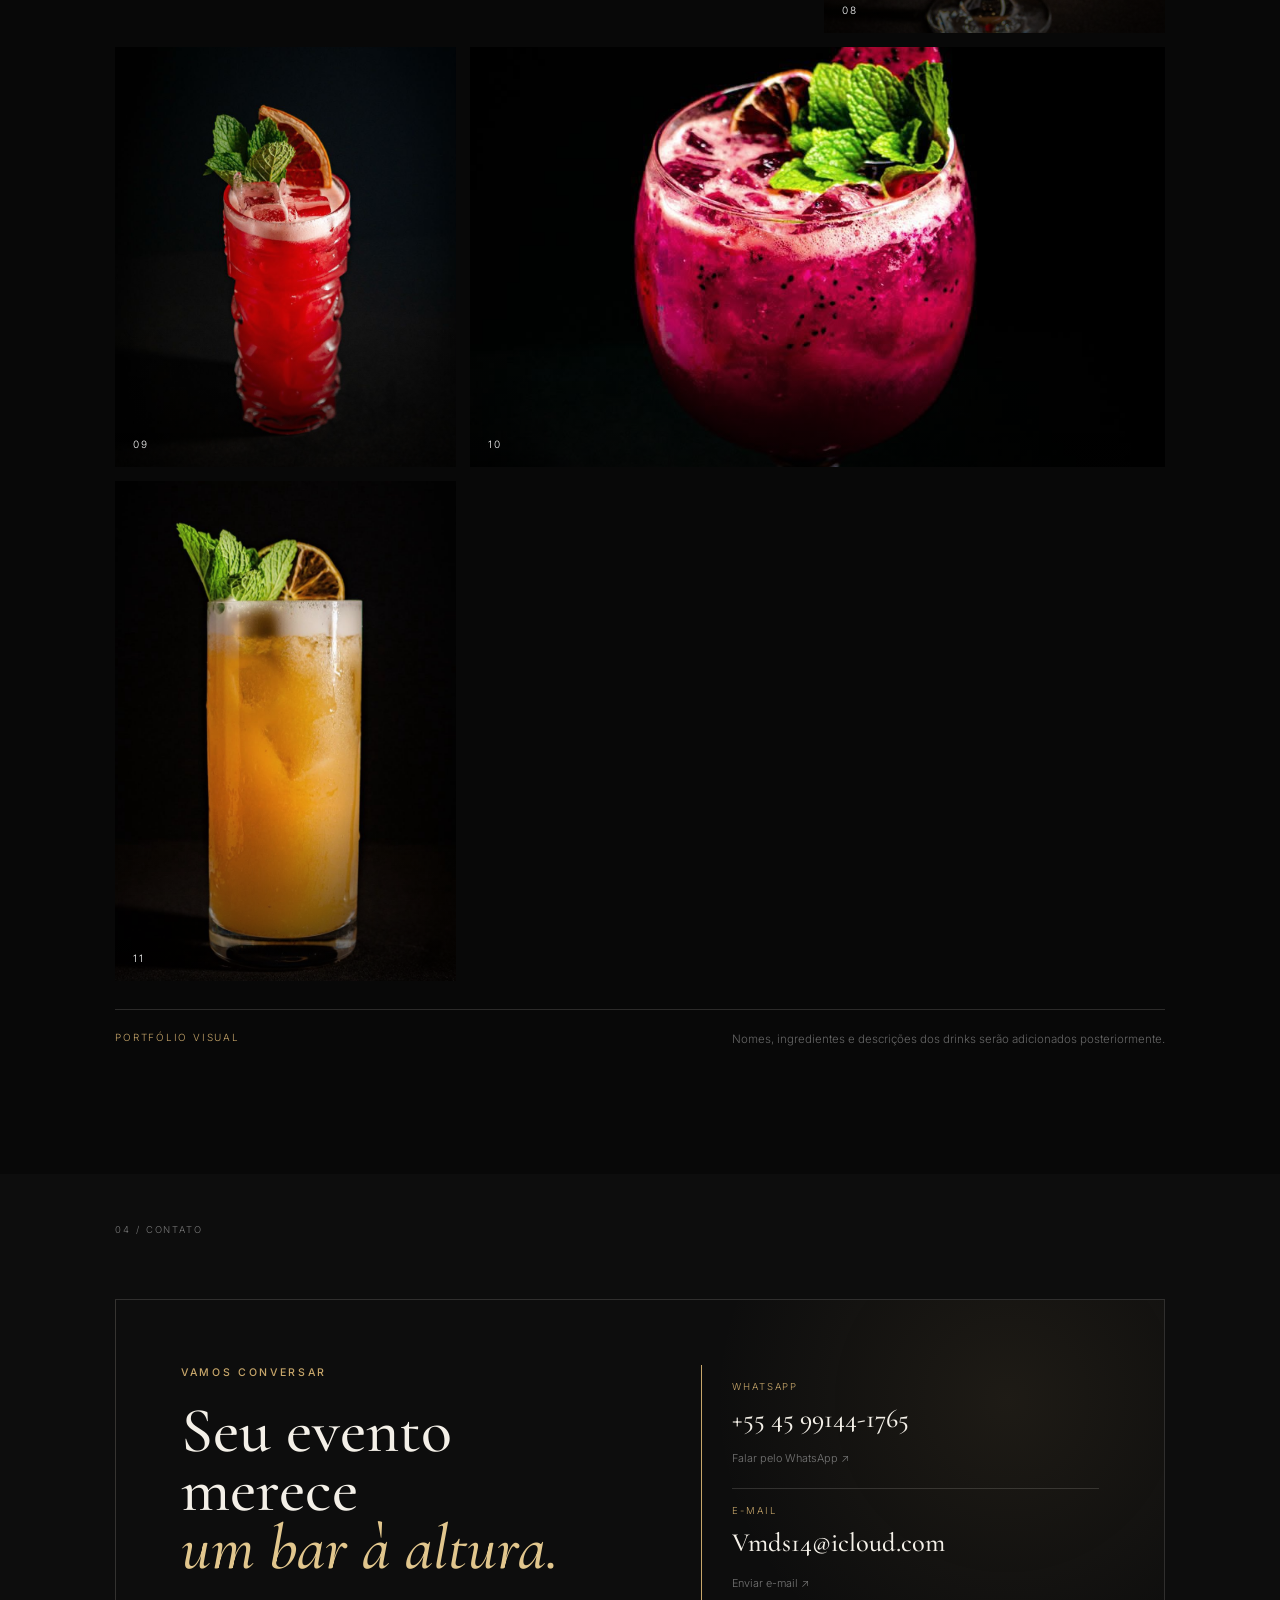
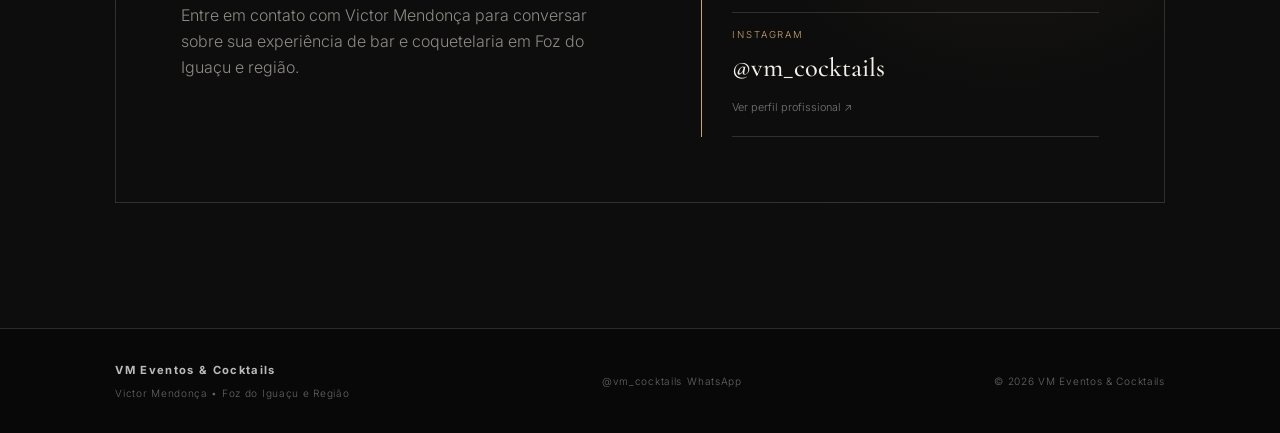
==== commit 57c6691e: "corrigindo informações de contato" ====
--- a/index.html
+++ b/index.html
@@ -167,7 +167,7 @@
         <div class="contact-links">
           <a class="contact-link" href="https://wa.me/5545991411765" target="_blank" rel="noopener noreferrer">
             <span>WHATSAPP</span>
-            <strong>+55 45 99141-1765</strong>
+            <strong>+55 45 99144-1765</strong>
             <small>Falar pelo WhatsApp ↗</small>
           </a>
           <a class="contact-link" href="mailto:Vmds14@icloud.com">
@@ -192,7 +192,7 @@
     </div>
     <div class="footer-social">
       <a href="https://www.instagram.com/vm_cocktails?stkn=NHAxOTZkYXF1MThz" target="_blank" rel="noopener noreferrer">@vm_cocktails</a>
-      <a href="https://wa.me/5545991411765" target="_blank" rel="noopener noreferrer">WhatsApp</a>
+      <a href="https://wa.me/5545991441765" target="_blank" rel="noopener noreferrer">WhatsApp</a>
     </div>
     <span>© <span id="year"></span> VM Eventos & Cocktails</span>
   </footer>
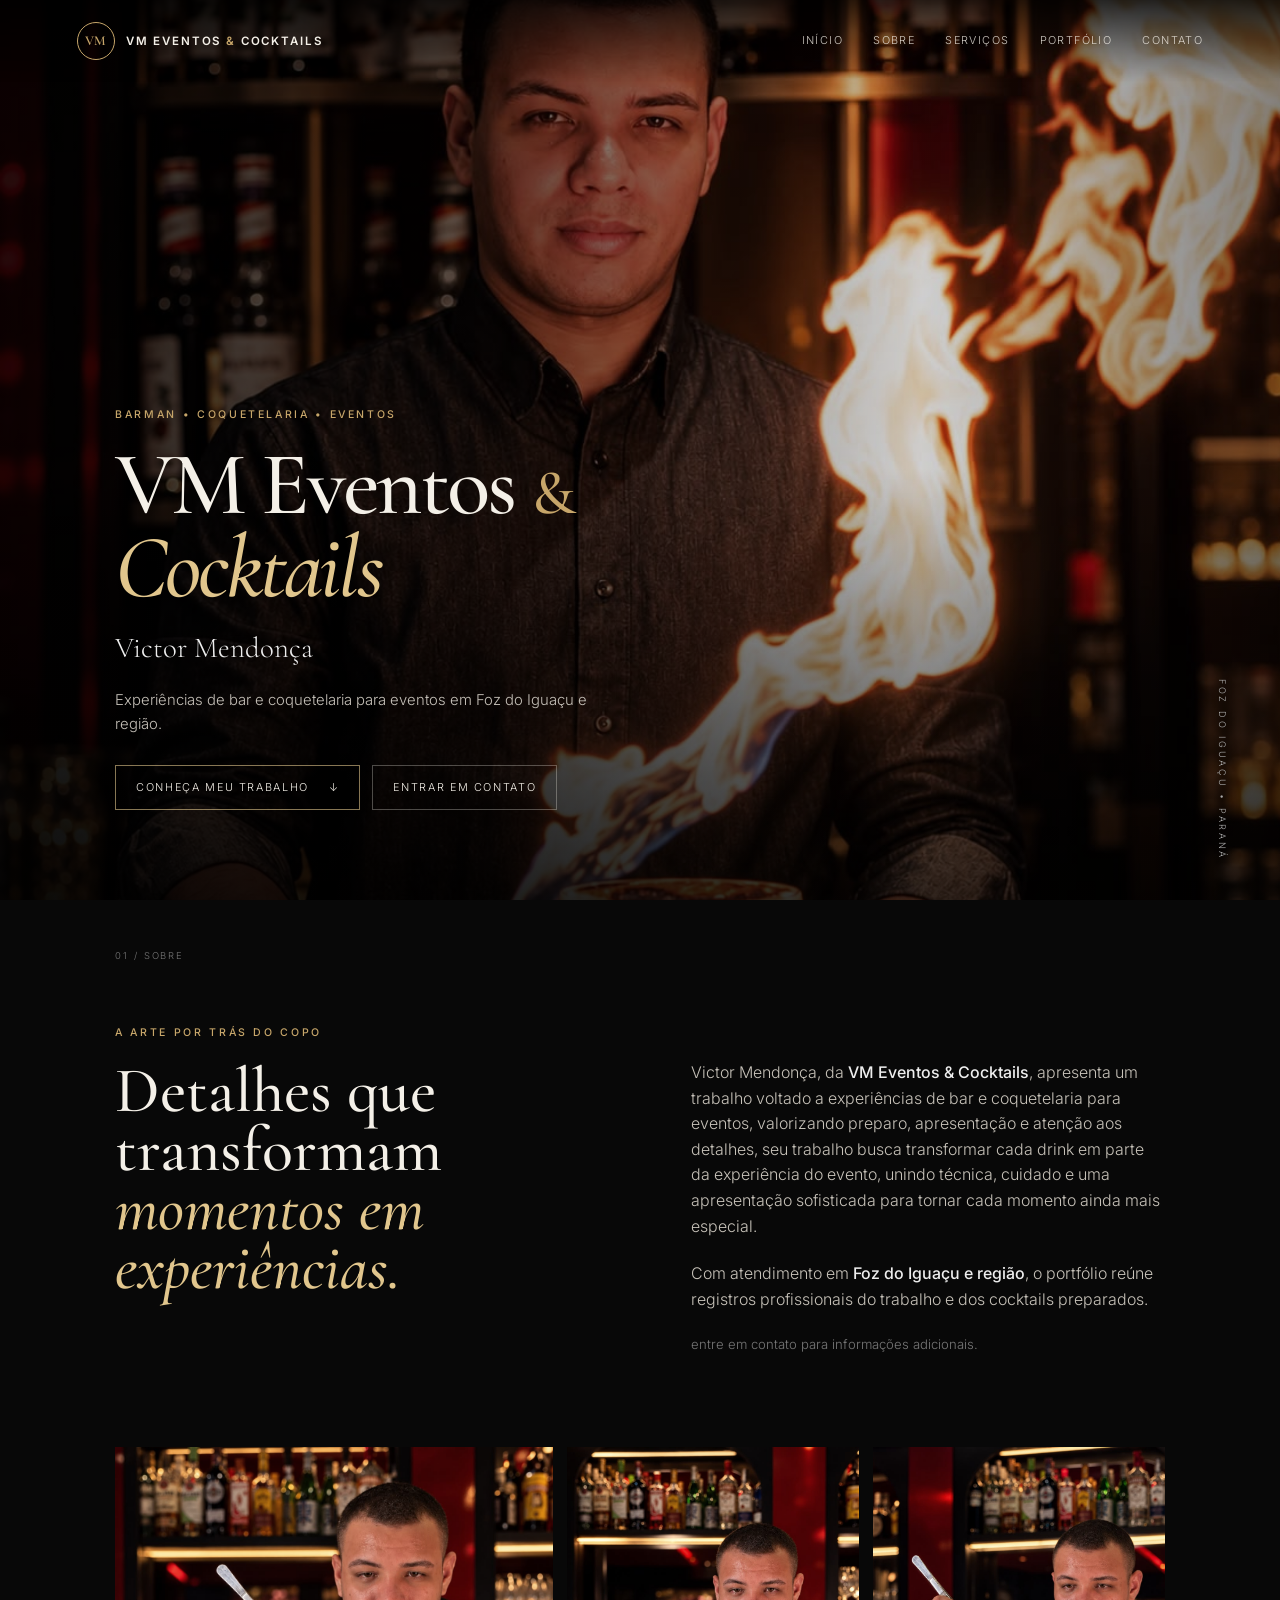
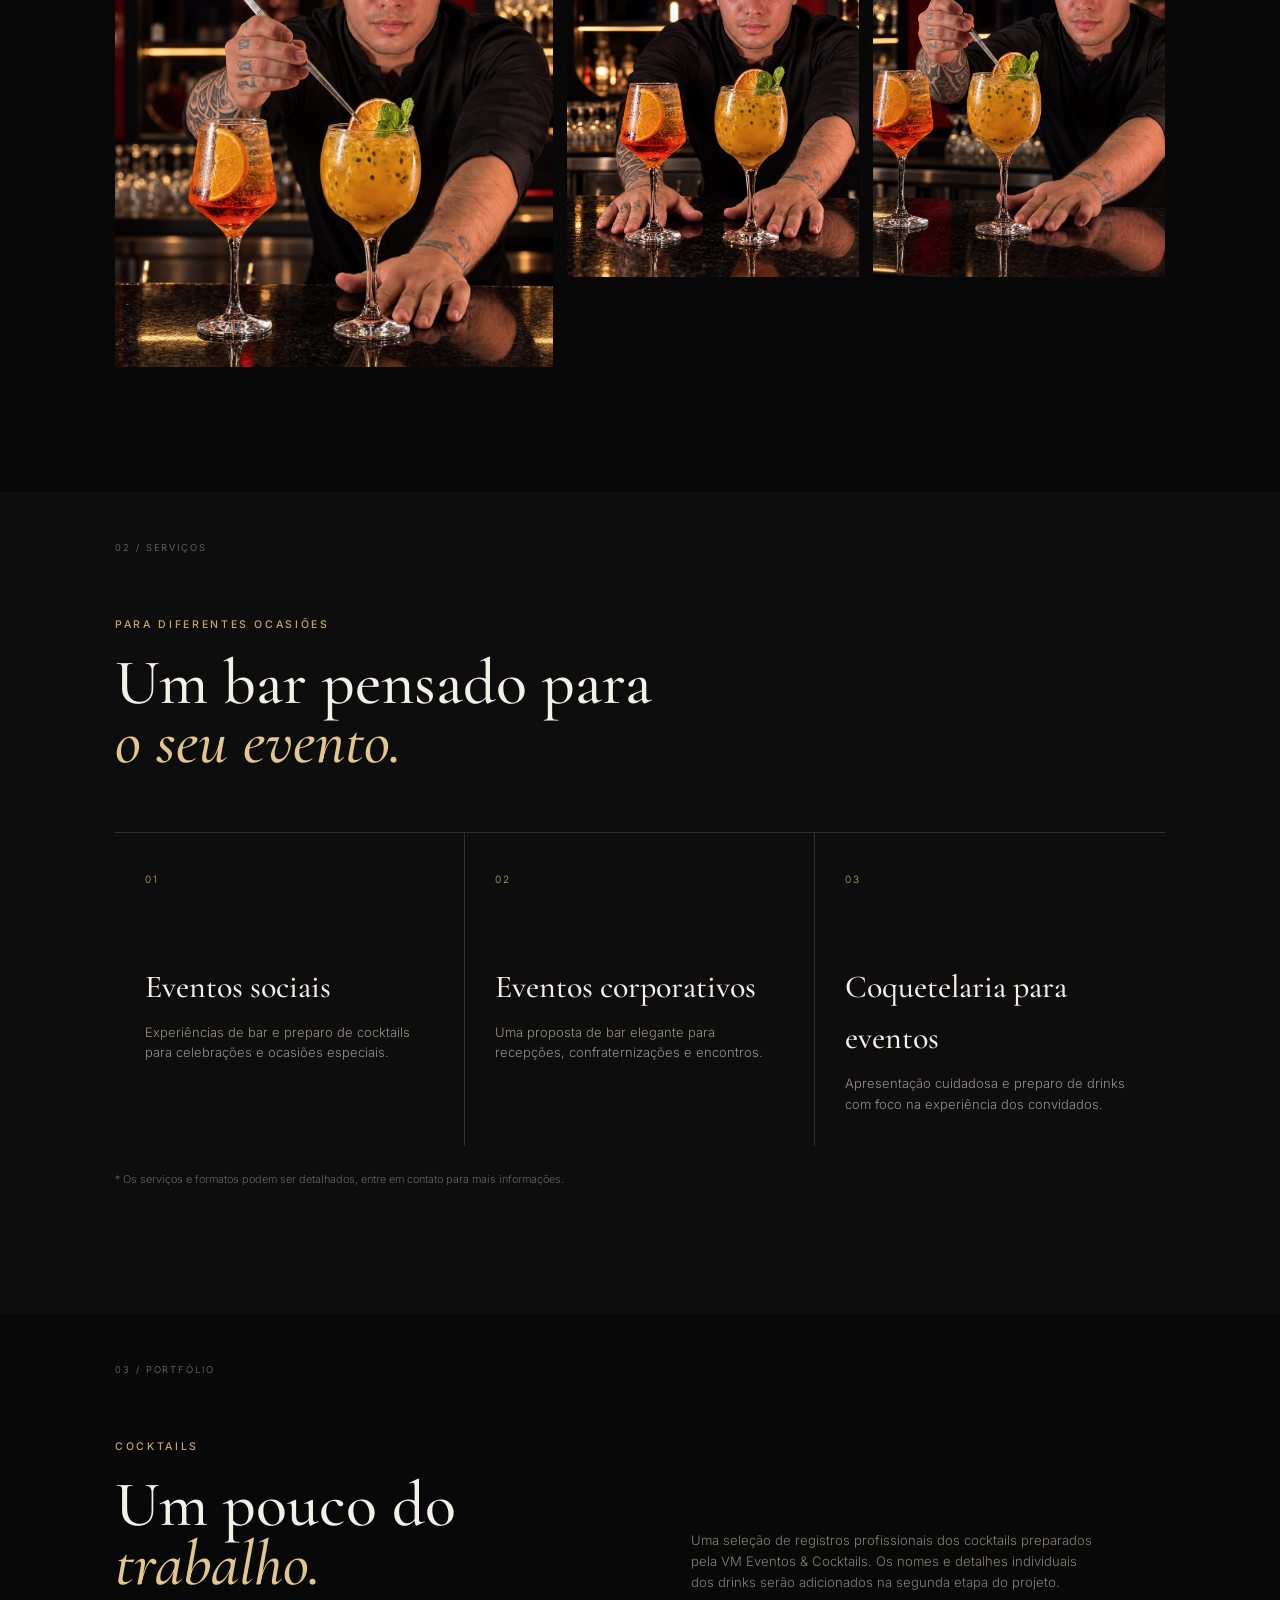
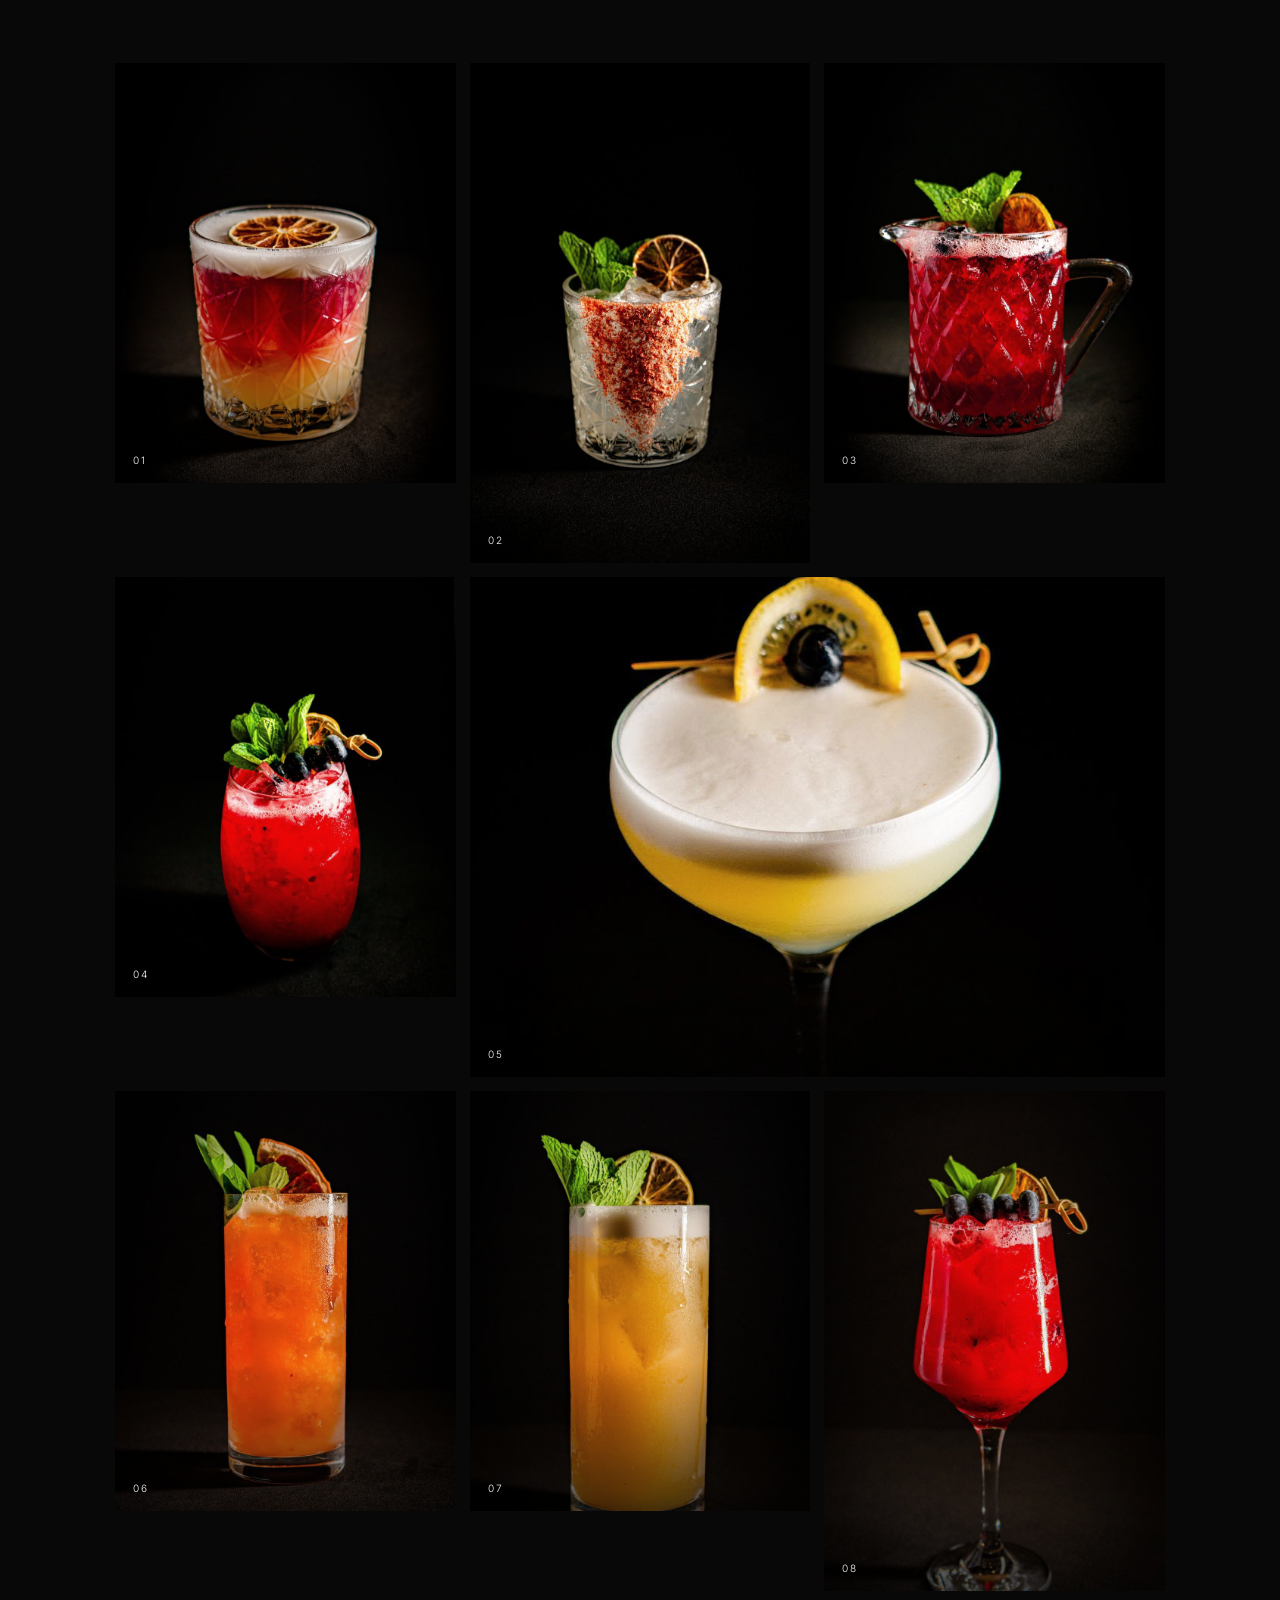
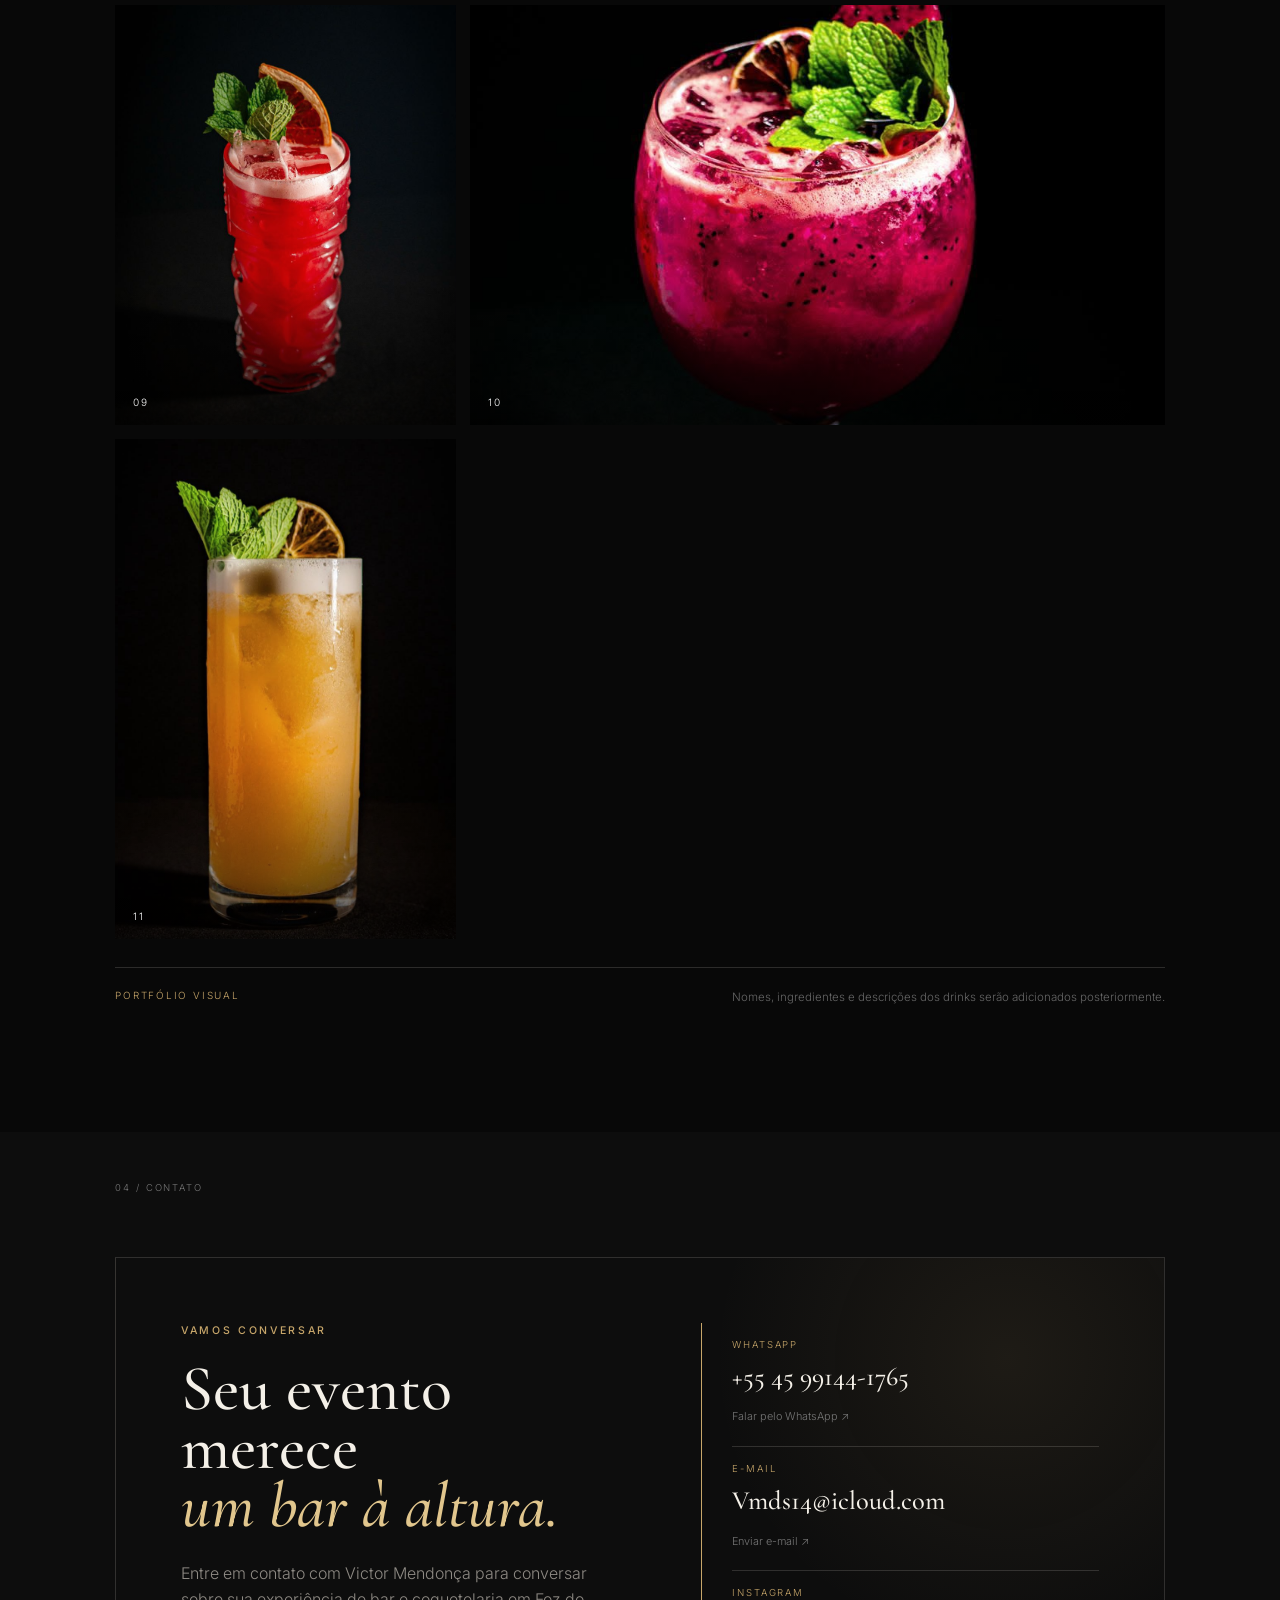
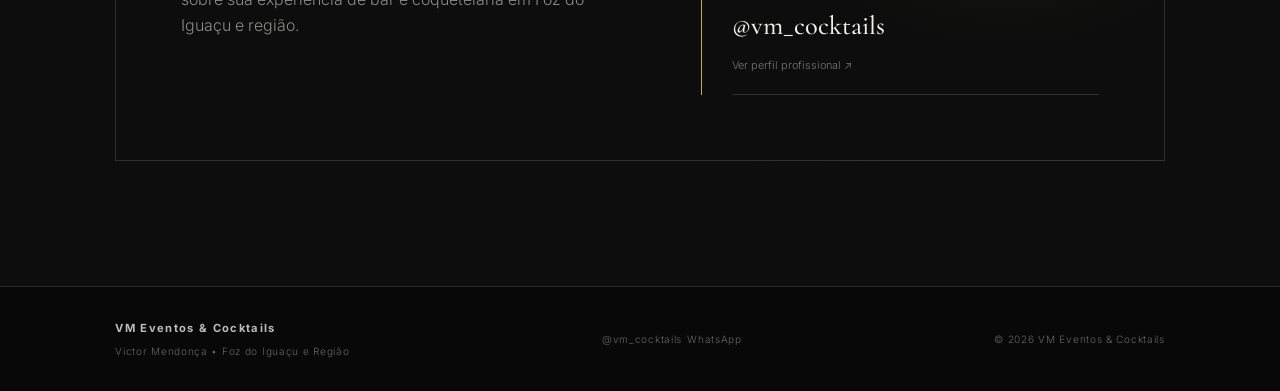
==== commit 60c0de71: "corrigindo algumas informações" ====
--- a/index.html
+++ b/index.html
@@ -74,8 +74,7 @@
             reúne registros profissionais do trabalho e dos cocktails preparados.
           </p>
           <p class="muted">
-            A trajetória, formação e demais informações profissionais poderão ser
-            acrescentadas posteriormente, conforme os dados fornecidos pelo profissional.
+            entre em contato para informações adicionais.
           </p>
         </div>
       </div>
@@ -116,7 +115,7 @@
           <p>Apresentação cuidadosa e preparo de drinks com foco na experiência dos convidados.</p>
         </article>
       </div>
-      <p class="section-disclaimer">* Os serviços e formatos podem ser detalhados e atualizados conforme as informações do profissional.</p>
+      <p class="section-disclaimer">* Os serviços e formatos podem ser detalhados, entre em contato para mais informações.</p>
     </section>
 
     <section class="section portfolio" id="portfolio">
@@ -165,7 +164,7 @@
           </p>
         </div>
         <div class="contact-links">
-          <a class="contact-link" href="https://wa.me/5545991411765" target="_blank" rel="noopener noreferrer">
+          <a class="contact-link" href="https://wa.me/5545991441765" target="_blank" rel="noopener noreferrer">
             <span>WHATSAPP</span>
             <strong>+55 45 99144-1765</strong>
             <small>Falar pelo WhatsApp ↗</small>
